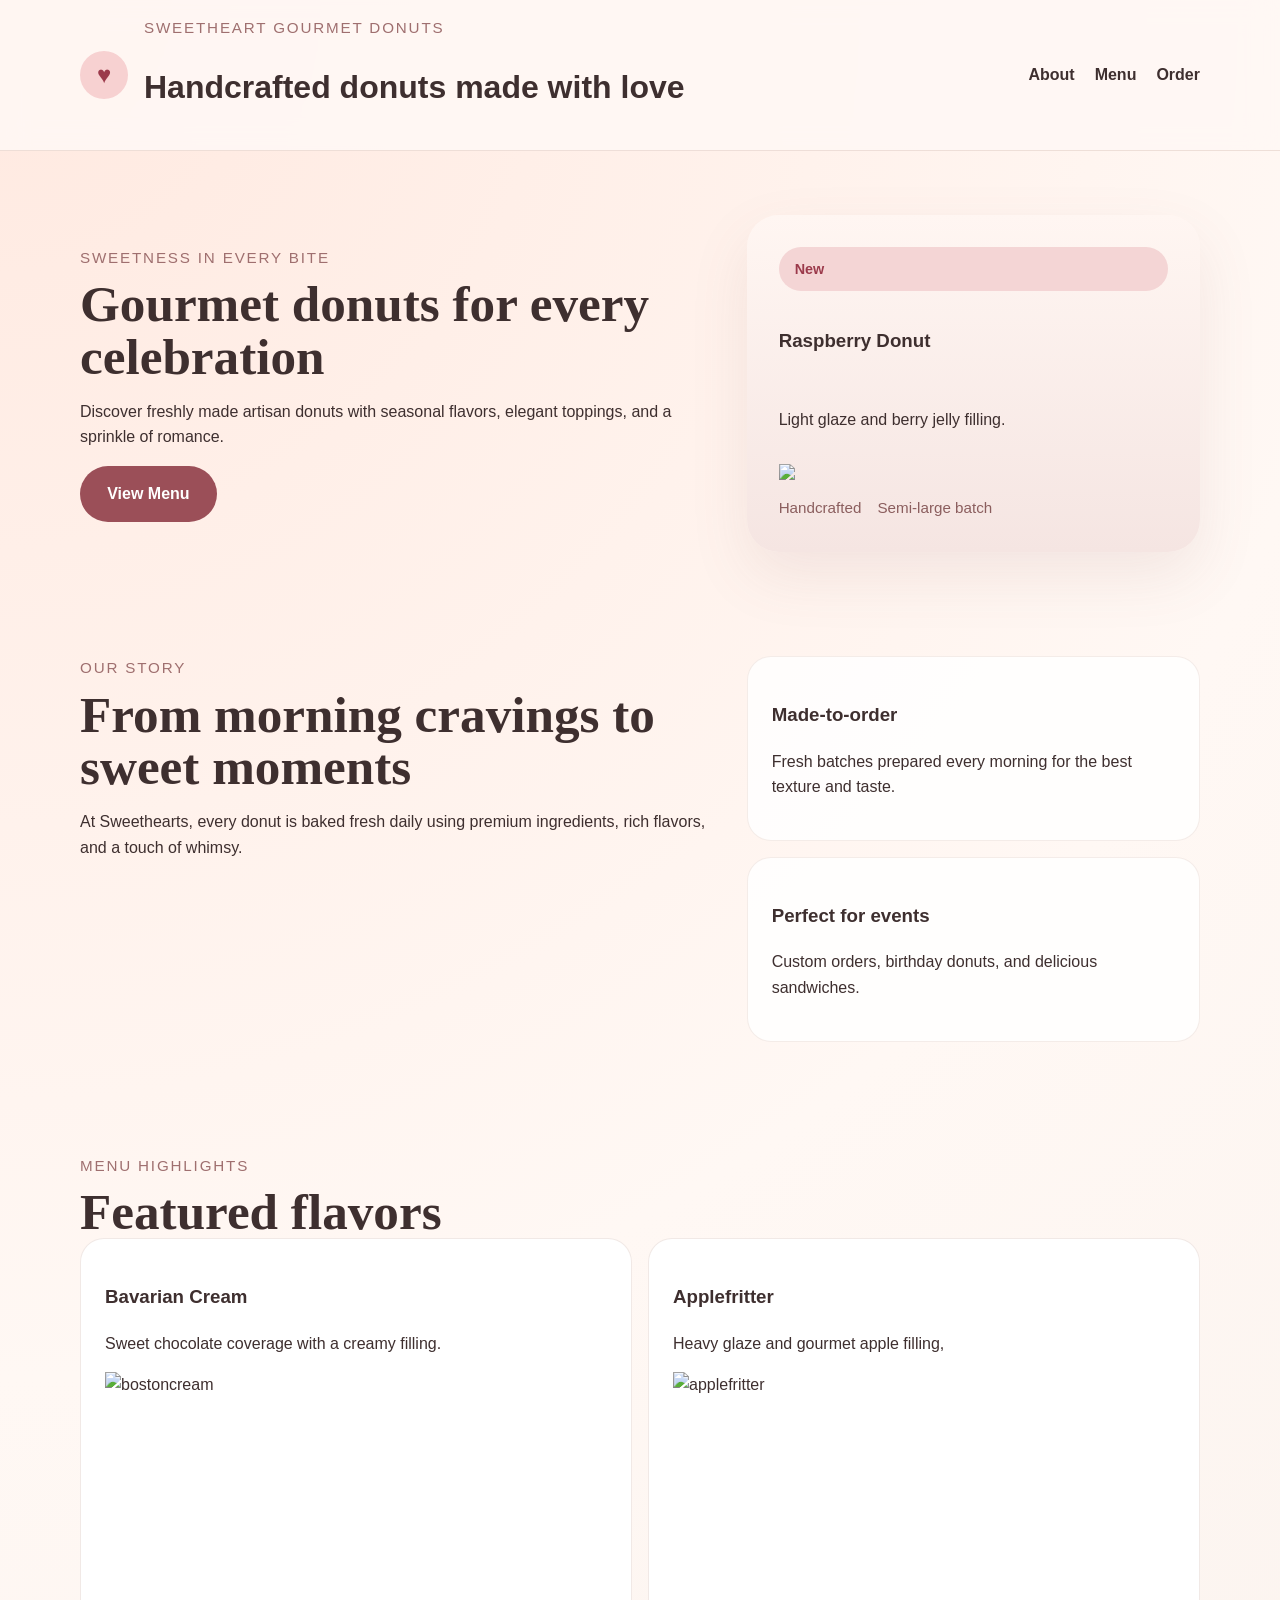
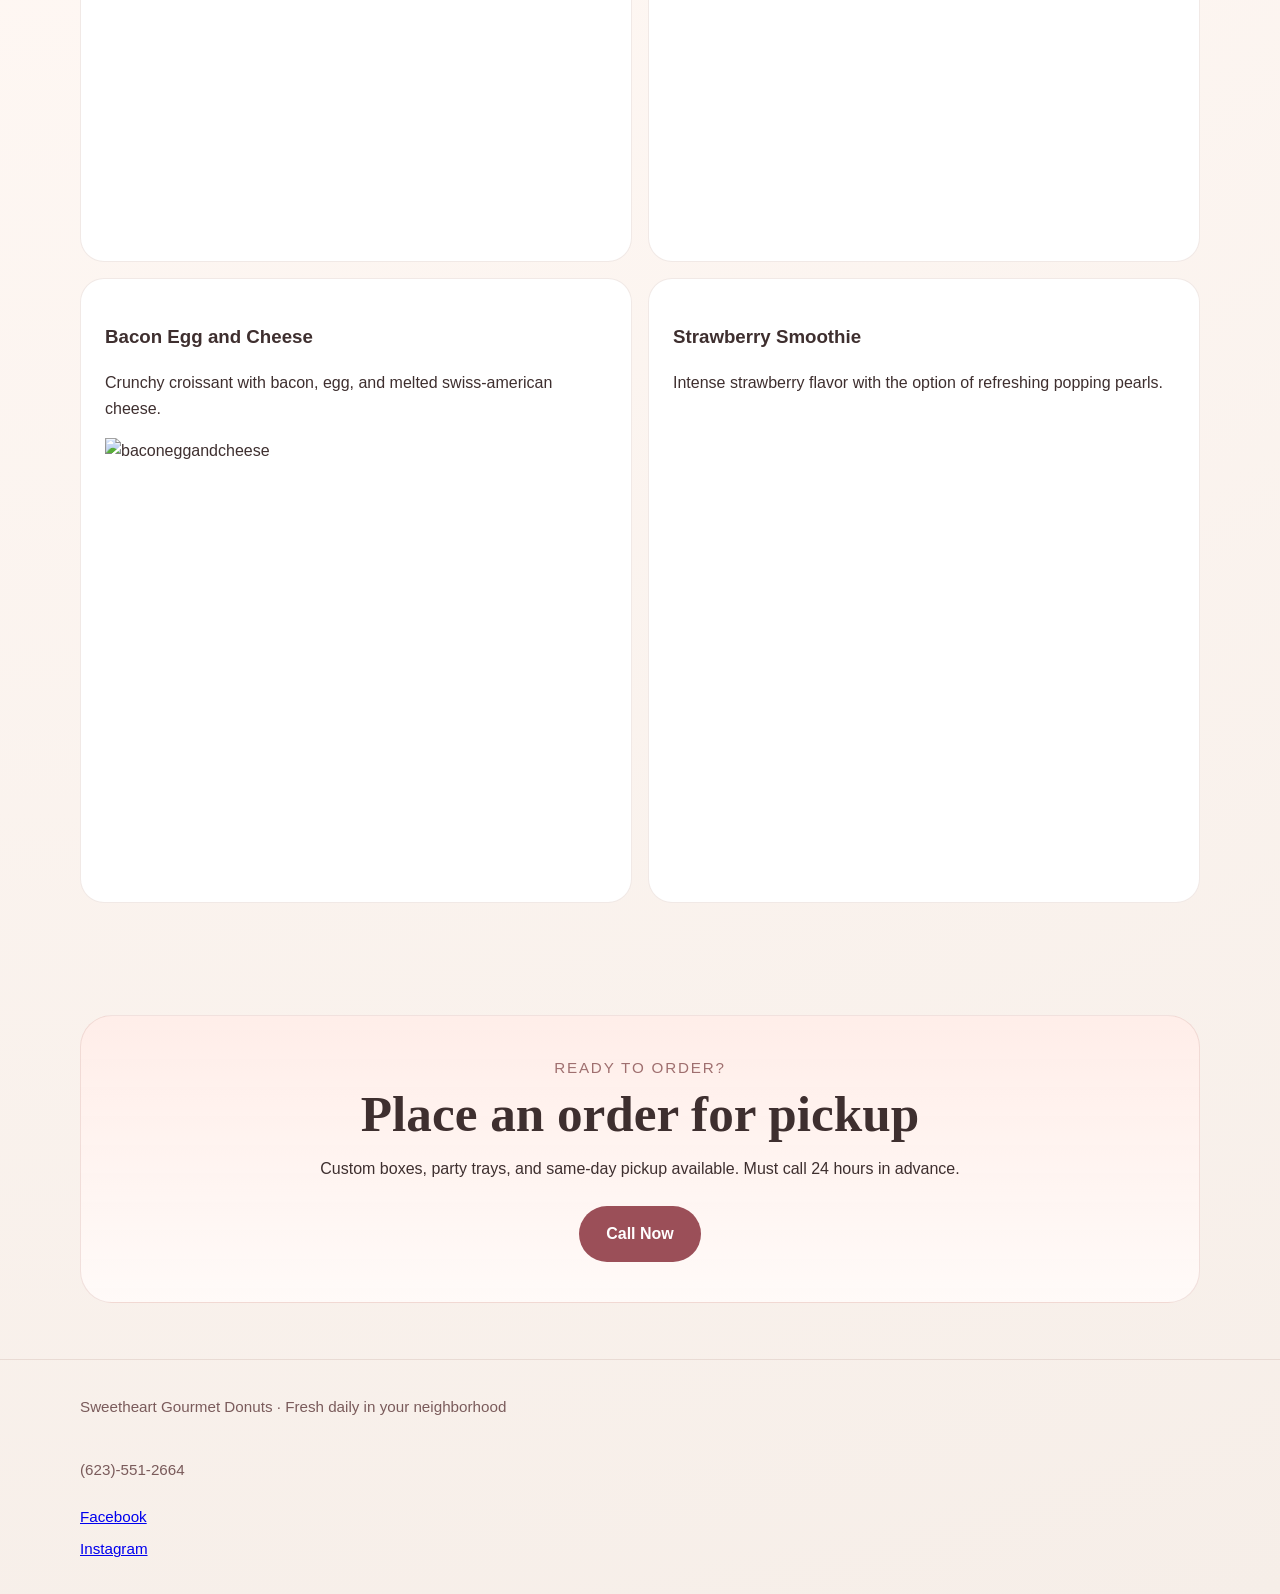
==== index.html @ d8b12874 "Add files via upload" ====
<!DOCTYPE html>
<html lang="en">
<head>
  <!-- Page metadata and links -->
  <meta charset="UTF-8" />
  <meta name="viewport" content="width=device-width, initial-scale=1.0" />
  <title>Sweetheart Gourmet Donuts</title>
  <link rel="stylesheet" href="style.css" />
</head>
<body>
  <!-- Header section: site name and navigation -->
  <header class="site-header">
    <div class="container header-inner">
      <div class="brand">
        <span class="brand-mark">♥</span>
        <div>
          <p class="eyebrow">Sweetheart Gourmet Donuts</p>
          <h1>Handcrafted donuts made with love</h1>
        </div>
      </div>
      <nav class="site-nav">
        <a href="#about">About</a>
        <a href="#menu">Menu</a>
        <a href="#order">Order</a>
      </nav>
    </div>
  </header>

  <!-- Main page content -->
  <main>
    <!-- Hero section with main headline -->
    <section class="hero">
      <div class="container hero-grid">
        <div class="hero-copy">
          <p class="eyebrow">Sweetness in every bite</p>
          <h2>Gourmet donuts for every celebration</h2>
          <p>Discover freshly made artisan donuts with seasonal flavors, elegant toppings, and a sprinkle of romance.</p>
          <a class="button" href="#menu">View Menu</a>
        </div>
        <div class="hero-card">
          <div class="hero-card-inner">
            <span class="tag">New</span>
            <h3>Raspberry Donut</h3>
            <p>Light glaze and berry jelly filling.</p>
            <img src = "https://static.wixstatic.com/media/1a978d_4f03dfe2fd0743dd94bc000723fa5242~mv2.png/v1/fit/w_500,h_500,q_90/file.png">
            <div class="hero-meta">
              <span>Handcrafted</span>
              <span>Semi-large batch</span>
            </div>
          </div>
        </div>
      </div>
    </section>

    <!-- About section describing the shop -->
    <section id="about" class="section-about">
      <div class="container section-grid">
        <div>
          <p class="eyebrow">Our story</p>
          <h2>From morning cravings to sweet moments</h2>
          <p>At Sweethearts, every donut is baked fresh daily using premium ingredients, rich flavors, and a touch of whimsy.</p>
        </div>
        <div class="feature-list">
          <article>
            <h3>Made-to-order</h3>
            <p>Fresh batches prepared every morning for the best texture and taste.</p>
          </article>
          <article>
            <h3>Perfect for events</h3>
            <p>Custom orders, birthday donuts, and delicious sandwiches. </p>
          </article>
        </div>
      </div>
    </section>

    <!-- Menu section with product highlights -->
    <section id="menu" class="section-menu">
      <div class="container">
        <p class="eyebrow">Menu highlights</p>
        <h2>Featured flavors</h2>
        <div class="menu-grid">
          <article class="menu-item">
            <h3>Bavarian Cream</h3>
            <p>Sweet chocolate coverage with a creamy filling.</p>
            <img src="https://img.sanishtech.com/u/94fbbd217070343a906172f87710c3de.png" alt="bostoncream" width="898" height="509" loading="lazy" style="max-width:100%;height:auto;">
          </article>
          <article class="menu-item">
            <h3>Applefritter</h3>
            <p>Heavy glaze and gourmet apple filling,</p>
            <img src="https://img.sanishtech.com/u/b9597548bc5b54b4f31d1f11be5cc637.png" alt="applefritter" width="458" height="465" loading="lazy" style="max-width:100%;height:auto;">
          </article>
          <article class="menu-item">
            <h3>Bacon Egg and Cheese</h3>
            <p>Crunchy croissant with bacon, egg, and melted swiss-american cheese.</p>
            <img src="https://img.sanishtech.com/u/c5342474ea9a0800dd48a6cc4b7745fb.png" alt="baconeggandcheese" width="440" height="440" loading="lazy" style="max-width:100%;height:auto;">
          </article>
          <article class="menu-item">
            <h3>Strawberry Smoothie</h3>
            <p>Intense strawberry flavor with the option of refreshing popping pearls.</p>
          </article>
        </div>
      </div>
    </section>

    <!-- Order section with contact call-to-action -->
    <section id="order" class="section-order">
      <div class="container order-card">
        <p class="eyebrow">Ready to order?</p>
        <h2>Place an order for pickup</h2>
        <p>Custom boxes, party trays, and same-day pickup available. Must call 24 hours in advance.</p>
        <div class="order-actions">
          <a class="button" href="tel:+(623)5512664">Call Now</a>
        </div>
      </div>
    </section>
  </main>

  <!-- Footer with contact info -->
  <footer class="site-footer">
    <div class="container footer-inner">
      <p>Sweetheart Gourmet Donuts · Fresh daily in your neighborhood</p>
      <p>(623)-551-2664</p>
      <a href = "https://www.facebook.com/p/Sweethearts-gourmet-donuts-100034621346892/">Facebook</a>
      <a href = "https://www.instagram.com/sweetheartsdonuts/">Instagram</a>
    </div>
  </footer>
</body>
</html>
---- style.css ----
﻿:root
{
    color-scheme: light;
    font-family: "Montserrat", sans-serif;
    background: #fff8f4;
    color: #3e2f2f;
}

* 
{
    box-sizing: border-box;
}

body
{
    margin: 0;
    line-height: 1.6;
    background: radial-gradient(circle at top left, #ffe9e0 0%, #fff8f4 40%, #f6eee8 100%);
}

img
{
    max-width: 100%;
    display: block;
}

.container
{
    width: min(1120px, calc(100% - 2rem));
    margin: 0 auto;
}

.site-header
{
    position: sticky;
    top: 0;
    z-index: 10;
    backdrop-filter: blur(14px);
    background: rgba(255, 248, 244, 0.9);
    border-bottom: 1px solid rgba(158, 109, 95, 0.18);
}

.header-inner
{
    display: flex;
    align-items: center;
    justify-content: space-between;
    gap: 1rem;
    padding: 1rem 0;
}

.brand
{
    display: flex;
    align-items: center;
    gap: 1rem;
}

.brand-mark
{
    display: inline-flex;
    align-items: center;
    justify-content: center;
    width: 3rem;
    height: 3rem;
    border-radius: 999px;
    background: #f7d1d1;
    color: #9b3a4b;
    font-size: 1.5rem;
}

.eyebrow
{
    margin: 0 0 0.5rem;
    color: #9f6f6f;
    font-size: 0.95rem;
    letter-spacing: 0.12em;
    text-transform: uppercase;
}

.site-nav
{
    display: flex;
    gap: 1.25rem;
    flex-wrap: wrap;
}

.site-nav a
{
    color: #3e2f2f;
    text-decoration: none;
    font-weight: 600;
}

.hero
{
    padding: 4rem 0 3rem;
}

.hero-grid
{
    display: grid;
    grid-template-columns: minmax(0, 1.4fr) minmax(280px, 1fr);
    gap: 2rem;
    align-items: center;
}

.hero-copy h2,
.section-about h2,
.section-menu h2,
.section-order h2
{
    margin: 0;
    font-family: "Playfair Display", serif;
    font-size: clamp(2.5rem, 4vw, 4rem);
    line-height: 1.02;
}

.hero-copy p
{
    max-width: 44rem;
}

.button
{
    display: inline-flex;
    align-items: center;
    justify-content: center;
    padding: 0.95rem 1.7rem;
    border-radius: 999px;
    background: #9b4f58;
    color: white;
    border: none;
    text-decoration: none;
    font-weight: 700;
    transition: transform 0.2s ease, box-shadow 0.2s ease;
}

.button:hover
{
    transform: translateY(-2px);
    box-shadow: 0 16px 30px rgba(155, 79, 88, 0.18);
}

.button-secondary
{
    background: #fff;
    color: #9b4f58;
    border: 1px solid #e7c7c2;
}

.hero-card
{
    border-radius: 2rem;
    background: linear-gradient(180deg, #fff6f2 0%, #f5e5e2 100%);
    padding: 2rem;
    box-shadow: 0 24px 60px rgba(142, 85, 84, 0.1);
}

.hero-card-inner
{
    display: grid;
    gap: 1rem;
}

.hero-card .tag
{
    display: inline-flex;
    padding: 0.65rem 1rem;
    border-radius: 999px;
    background: #f4d5d5;
    color: #9b3a4b;
    font-size: 0.9rem;
    font-weight: 700;
}

.hero-meta
{
    display: flex;
    gap: 1rem;
    flex-wrap: wrap;
    color: #8b5e5e;
    font-size: 0.95rem;
}

.section-about,
.section-menu,
.section-order
{
    padding: 3.5rem 0;
}

.section-grid
{
    display: grid;
    grid-template-columns: 1.4fr 1fr;
    gap: 2rem;
}

.feature-list
{
    display: grid;
    gap: 1rem;
}

.feature-list article
{
    padding: 1.5rem;
    border-radius: 1.5rem;
    background: rgba(255, 255, 255, 0.82);
    border: 1px solid rgba(179, 133, 118, 0.15);
}

.menu-grid
{
    display: grid;
    grid-template-columns: repeat(2, minmax(0, 1fr));
    gap: 1rem;
}

.menu-item
{
    padding: 1.5rem;
    border-radius: 1.5rem;
    background: rgba(255, 255, 255, 0.98);
    border: 1px solid rgba(179, 133, 118, 0.18);
}

.order-card
{
    padding: 2.5rem;
    border-radius: 2rem;
    background: linear-gradient(180deg, rgba(255, 237, 232, 0.96), #fffaf8);
    border: 1px solid rgba(214, 178, 173, 0.35);
    text-align: center;
}

.order-actions
{
    display: flex;
    flex-wrap: wrap;
    justify-content: center;
    gap: 1rem;
    margin-top: 1.5rem;
}

.site-footer
{
    border-top: 1px solid rgba(158, 109, 95, 0.16);
    padding: 1.25rem 0 2rem;
}

.footer-inner
{
    display: flex;
    flex-direction: column;
    gap: 0.5rem;
    color: #7a5b5b;
    font-size: 0.95rem;
}

@media (max-width: 860px)
{
    .hero-grid,
    .section-grid,
    .menu-grid
    {
        grid-template-columns: 1fr;
    }

    .header-inner
    {
        flex-direction: column;
        align-items: flex-start;
    }
}

@media (max-width: 520px)
{
    .hero
    {
        padding-top: 2.5rem;
    }

    .button
    {
        width: 100%;
    }
}
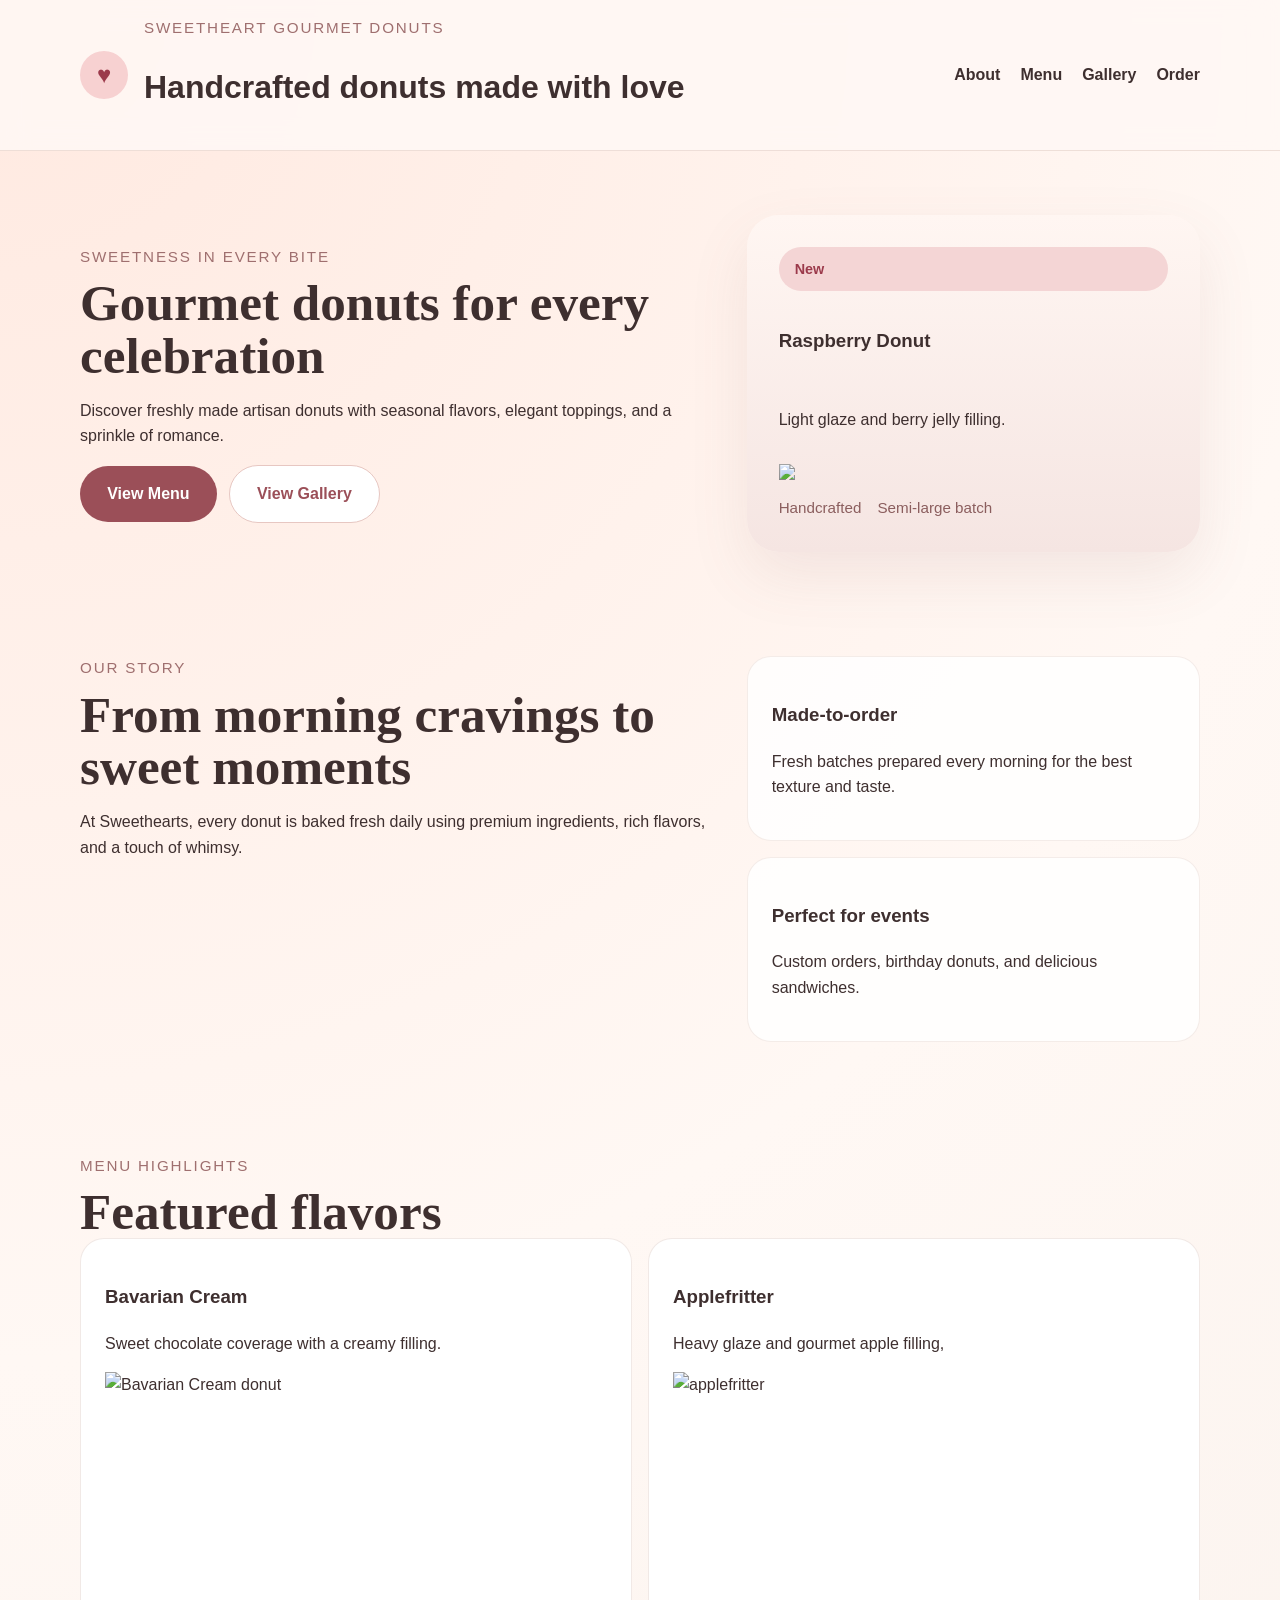
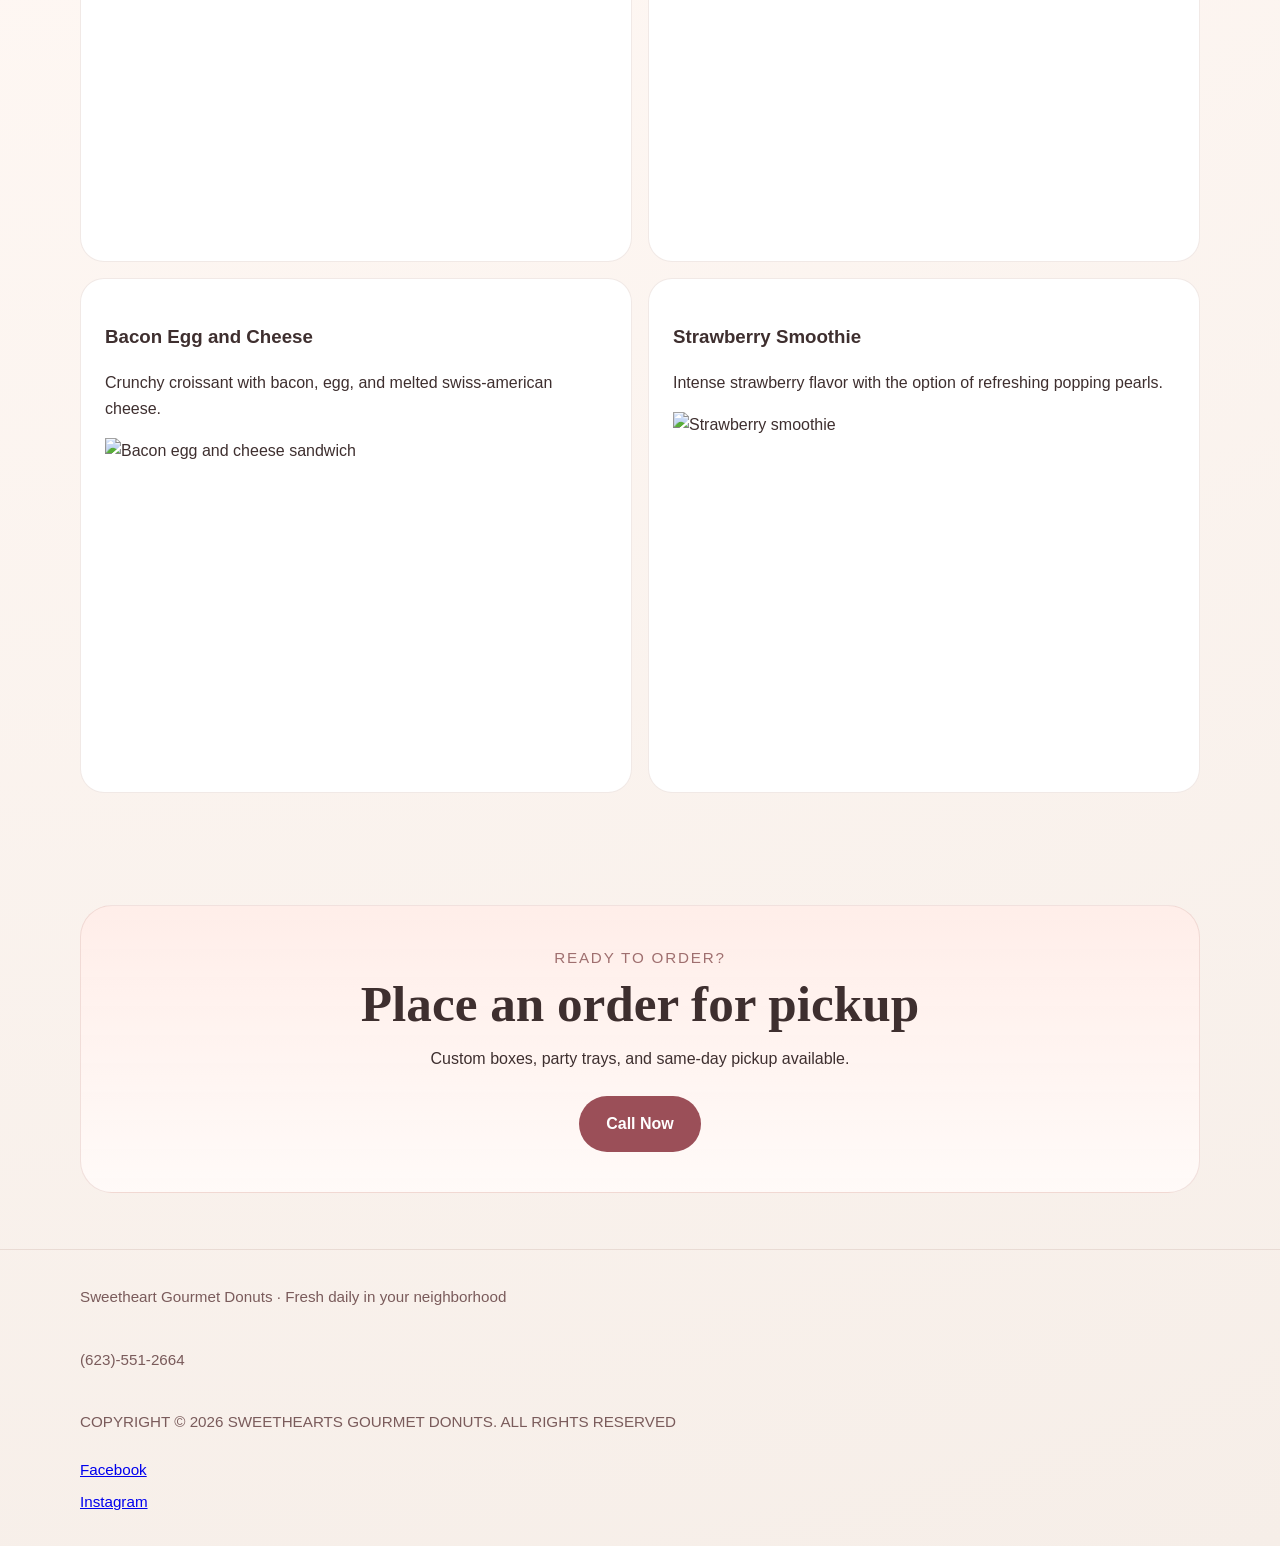
==== commit 9e11b9a3: "Add files via upload" ====
--- a/index.html
+++ b/index.html
@@ -21,6 +21,7 @@
       <nav class="site-nav">
         <a href="#about">About</a>
         <a href="#menu">Menu</a>
+        <a href="gallery.html">Gallery</a>
         <a href="#order">Order</a>
       </nav>
     </div>
@@ -35,7 +36,10 @@
           <p class="eyebrow">Sweetness in every bite</p>
           <h2>Gourmet donuts for every celebration</h2>
           <p>Discover freshly made artisan donuts with seasonal flavors, elegant toppings, and a sprinkle of romance.</p>
-          <a class="button" href="#menu">View Menu</a>
+          <div class="hero-actions">
+            <a class="button" href="#menu">View Menu</a>
+            <a class="button button-secondary" href="gallery.html">View Gallery</a>
+          </div>
         </div>
         <div class="hero-card">
           <div class="hero-card-inner">
@@ -82,21 +86,27 @@
           <article class="menu-item">
             <h3>Bavarian Cream</h3>
             <p>Sweet chocolate coverage with a creamy filling.</p>
-            <img src="https://img.sanishtech.com/u/94fbbd217070343a906172f87710c3de.png" alt="bostoncream" width="898" height="509" loading="lazy" style="max-width:100%;height:auto;">
+            <img
+              src="https://lh3.googleusercontent.com/d/1ClKg7X77tPH5tsl1K3jjzcCZq3f-_rod"
+              alt="Bavarian Cream donut"
+              loading="lazy"
+              style="max-width:100%;height:auto;"
+            />
           </article>
           <article class="menu-item">
             <h3>Applefritter</h3>
             <p>Heavy glaze and gourmet apple filling,</p>
-            <img src="https://img.sanishtech.com/u/b9597548bc5b54b4f31d1f11be5cc637.png" alt="applefritter" width="458" height="465" loading="lazy" style="max-width:100%;height:auto;">
+            <img src="https://lh3.googleusercontent.com/d/1GvCg6lQUumCa33tIbWnp_lr39zqpMyFl" alt="applefritter" width="458" height="465" loading="lazy" style="max-width:100%;height:auto;">
           </article>
           <article class="menu-item">
             <h3>Bacon Egg and Cheese</h3>
             <p>Crunchy croissant with bacon, egg, and melted swiss-american cheese.</p>
-            <img src="https://img.sanishtech.com/u/c5342474ea9a0800dd48a6cc4b7745fb.png" alt="baconeggandcheese" width="440" height="440" loading="lazy" style="max-width:100%;height:auto;">
+            <img src="assets/bacon-egg-cheese.jpg" alt="Bacon egg and cheese sandwich" width="430" height="330" loading="lazy" style="max-width:100%;height:auto;">
           </article>
           <article class="menu-item">
             <h3>Strawberry Smoothie</h3>
             <p>Intense strawberry flavor with the option of refreshing popping pearls.</p>
+            <img src="assets/strawberry-smoothie.jpg" alt="Strawberry smoothie" width="650" height="430" loading="lazy" style="max-width:100%;height:auto;">
           </article>
         </div>
       </div>
@@ -107,9 +117,9 @@
       <div class="container order-card">
         <p class="eyebrow">Ready to order?</p>
         <h2>Place an order for pickup</h2>
-        <p>Custom boxes, party trays, and same-day pickup available. Must call 24 hours in advance.</p>
+        <p>Custom boxes, party trays, and same-day pickup available.</p>
         <div class="order-actions">
-          <a class="button" href="tel:+(623)5512664">Call Now</a>
+          <a class="button" href="tel:+16235512664">Call Now</a>
         </div>
       </div>
     </section>
@@ -120,9 +130,10 @@
     <div class="container footer-inner">
       <p>Sweetheart Gourmet Donuts · Fresh daily in your neighborhood</p>
       <p>(623)-551-2664</p>
+      <P>COPYRIGHT © 2026 SWEETHEARTS GOURMET DONUTS. ALL RIGHTS RESERVED</P>
       <a href = "https://www.facebook.com/p/Sweethearts-gourmet-donuts-100034621346892/">Facebook</a>
       <a href = "https://www.instagram.com/sweetheartsdonuts/">Instagram</a>
     </div>
   </footer>
 </body>
-</html>+</html>
--- a/style.css
+++ b/style.css
@@ -119,6 +119,14 @@
 .hero-copy p
 {
     max-width: 44rem;
+}
+
+.hero-actions
+{
+    display: flex;
+    gap: 0.75rem;
+    flex-wrap: wrap;
+    align-items: center;
 }
 
 .button
@@ -286,4 +294,25 @@
     {
         width: 100%;
     }
-}
+}
+
+.section-gallery {
+  padding: 72px 0;
+  background: #fff7fb;
+  min-height: 100vh;
+}
+
+.gallery-grid {
+  display: grid;
+  grid-template-columns: repeat(auto-fit, minmax(180px, 1fr));
+  gap: 18px;
+  margin-top: 24px;
+}
+
+.gallery-grid img {
+  width: 100%;
+  aspect-ratio: 1 / 1;
+  object-fit: cover;
+  border-radius: 8px;
+  box-shadow: 0 10px 24px rgba(91, 46, 67, 0.12);
+}
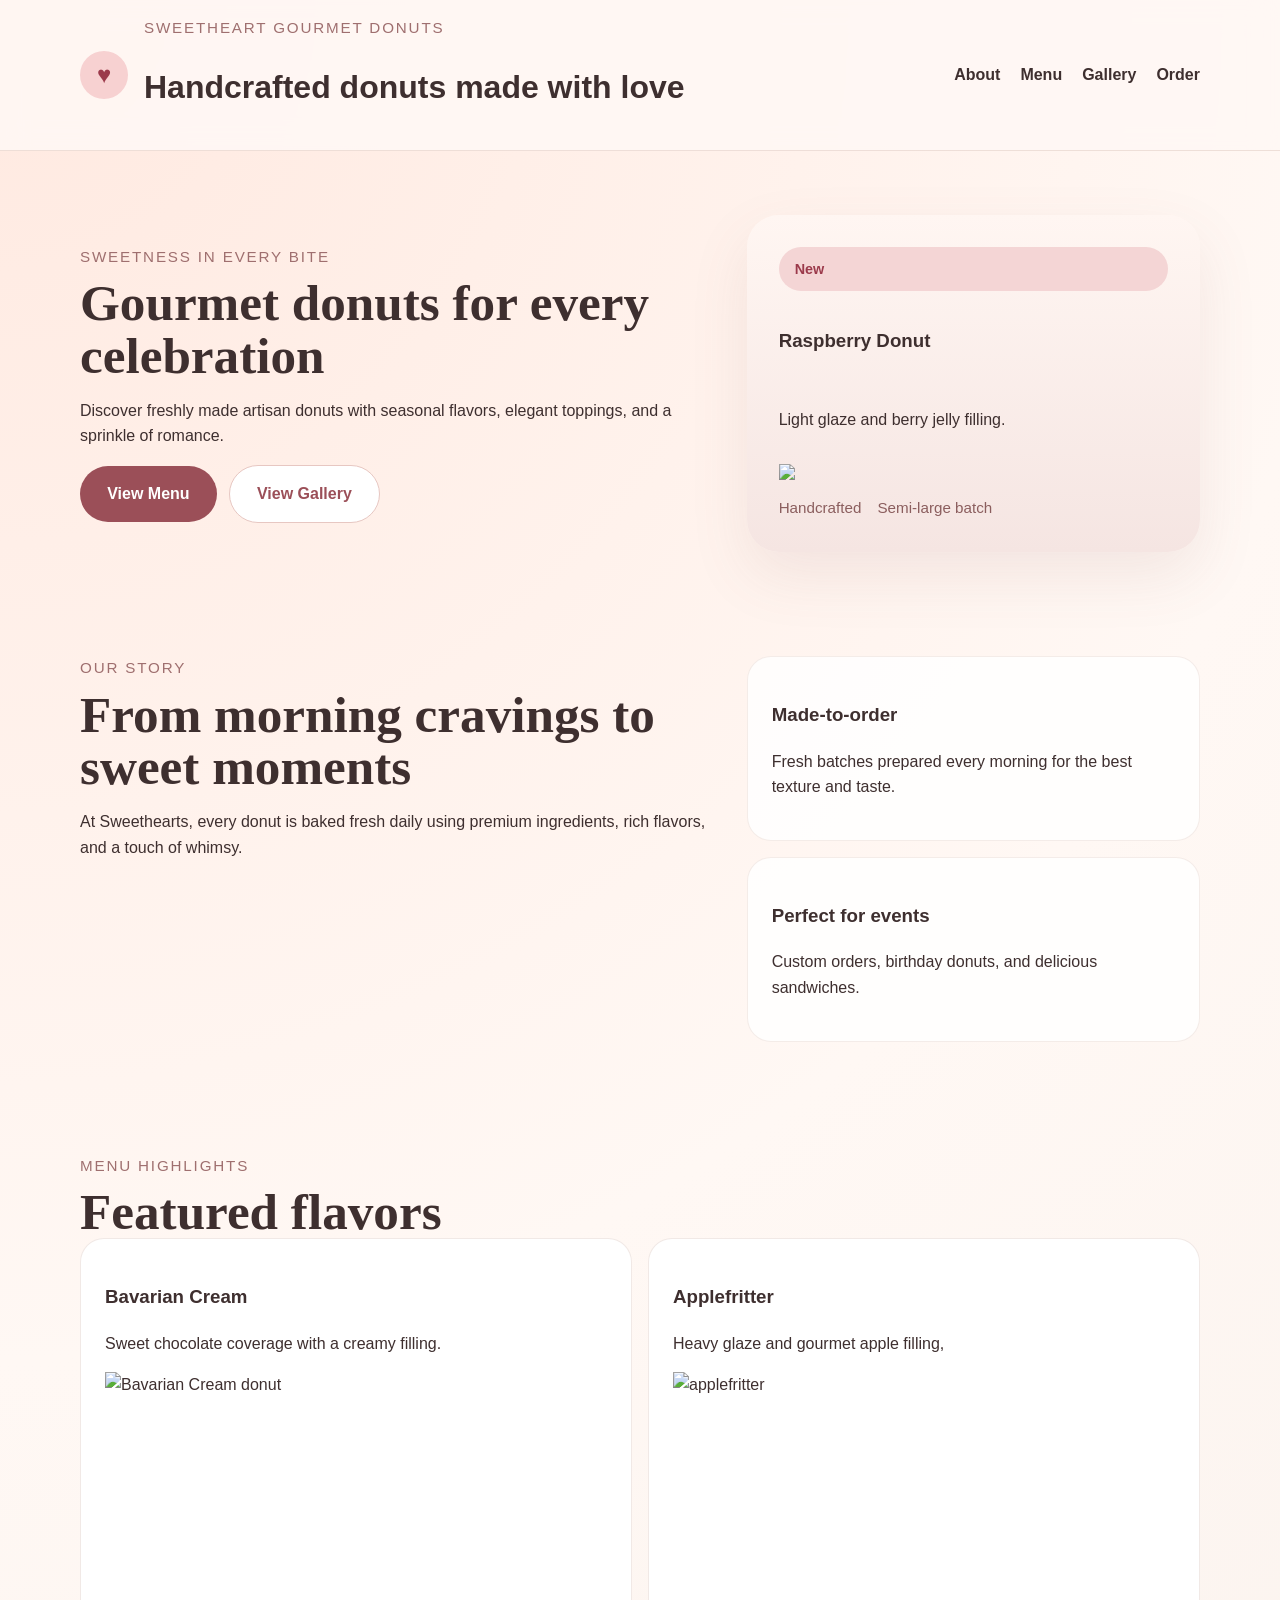
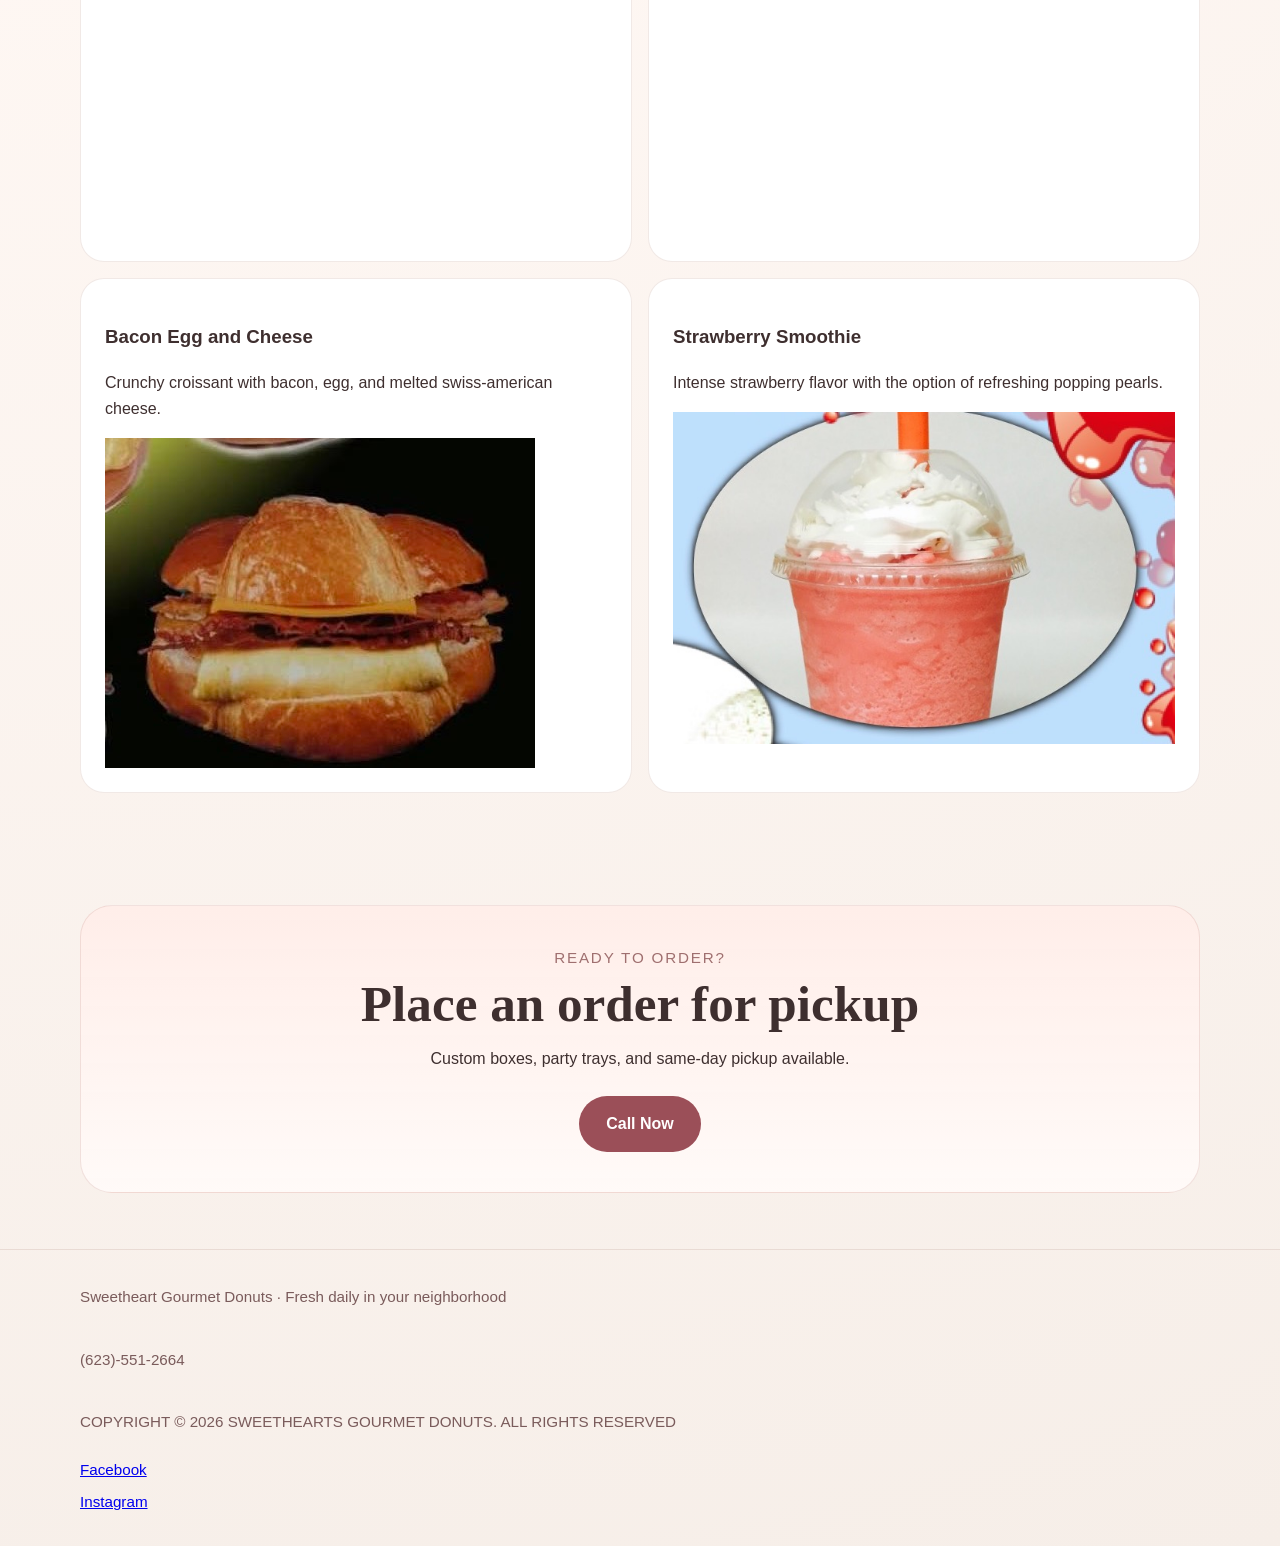
==== commit f83c1104: "Add files via upload" ====
--- a/index.html
+++ b/index.html
@@ -5,7 +5,7 @@
   <meta charset="UTF-8" />
   <meta name="viewport" content="width=device-width, initial-scale=1.0" />
   <title>Sweetheart Gourmet Donuts</title>
-  <link rel="stylesheet" href="style.css" />
+  <link rel="stylesheet" href="./style.css" />
 </head>
 <body>
   <!-- Header section: site name and navigation -->
@@ -21,7 +21,7 @@
       <nav class="site-nav">
         <a href="#about">About</a>
         <a href="#menu">Menu</a>
-        <a href="gallery.html">Gallery</a>
+        <a href="./gallery.html">Gallery</a>
         <a href="#order">Order</a>
       </nav>
     </div>
@@ -38,7 +38,7 @@
           <p>Discover freshly made artisan donuts with seasonal flavors, elegant toppings, and a sprinkle of romance.</p>
           <div class="hero-actions">
             <a class="button" href="#menu">View Menu</a>
-            <a class="button button-secondary" href="gallery.html">View Gallery</a>
+            <a class="button button-secondary" href="./gallery.html">View Gallery</a>
           </div>
         </div>
         <div class="hero-card">
@@ -101,12 +101,12 @@
           <article class="menu-item">
             <h3>Bacon Egg and Cheese</h3>
             <p>Crunchy croissant with bacon, egg, and melted swiss-american cheese.</p>
-            <img src="assets/bacon-egg-cheese.jpg" alt="Bacon egg and cheese sandwich" width="430" height="330" loading="lazy" style="max-width:100%;height:auto;">
+            <img src="./bacon-egg-cheese.jpg" alt="Bacon egg and cheese sandwich" width="430" height="330" loading="lazy" style="max-width:100%;height:auto;">
           </article>
           <article class="menu-item">
             <h3>Strawberry Smoothie</h3>
             <p>Intense strawberry flavor with the option of refreshing popping pearls.</p>
-            <img src="assets/strawberry-smoothie.jpg" alt="Strawberry smoothie" width="650" height="430" loading="lazy" style="max-width:100%;height:auto;">
+            <img src="./strawberry-smoothie.jpg" alt="Strawberry smoothie" width="650" height="430" loading="lazy" style="max-width:100%;height:auto;">
           </article>
         </div>
       </div>
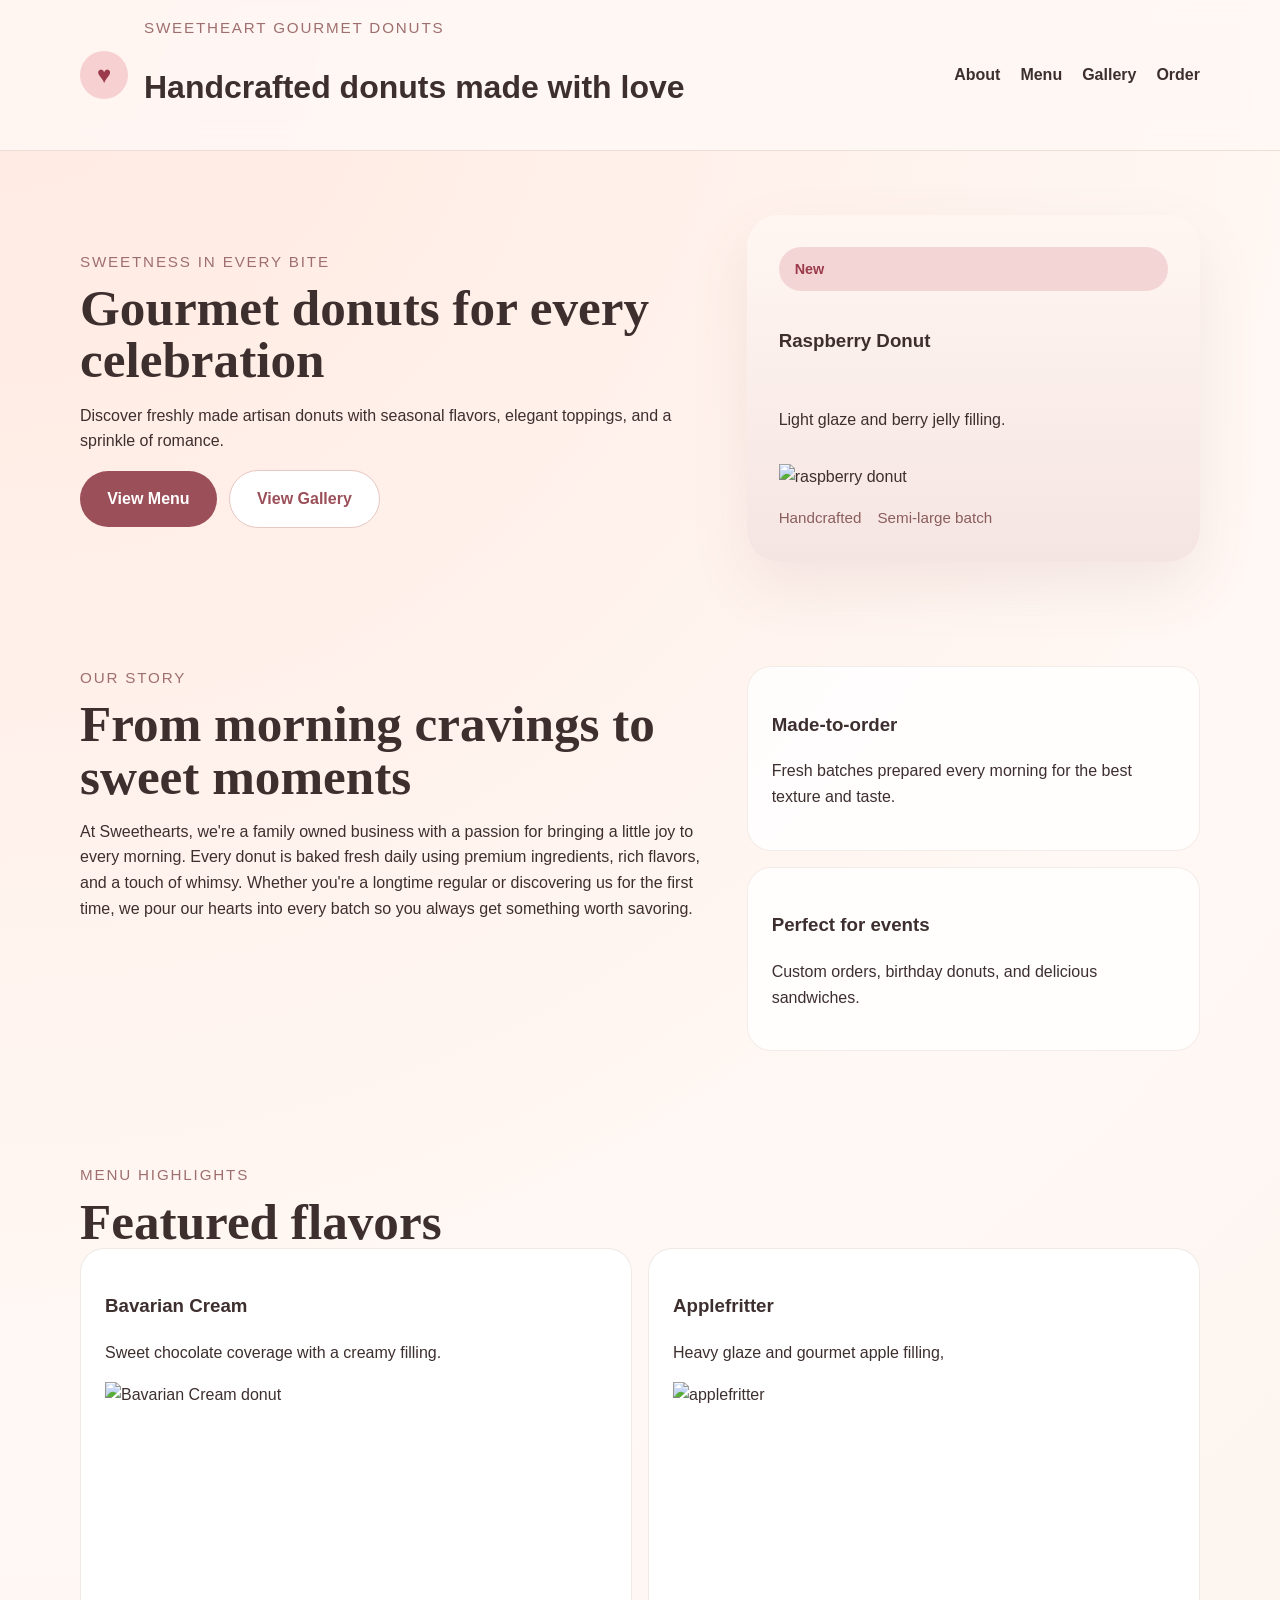
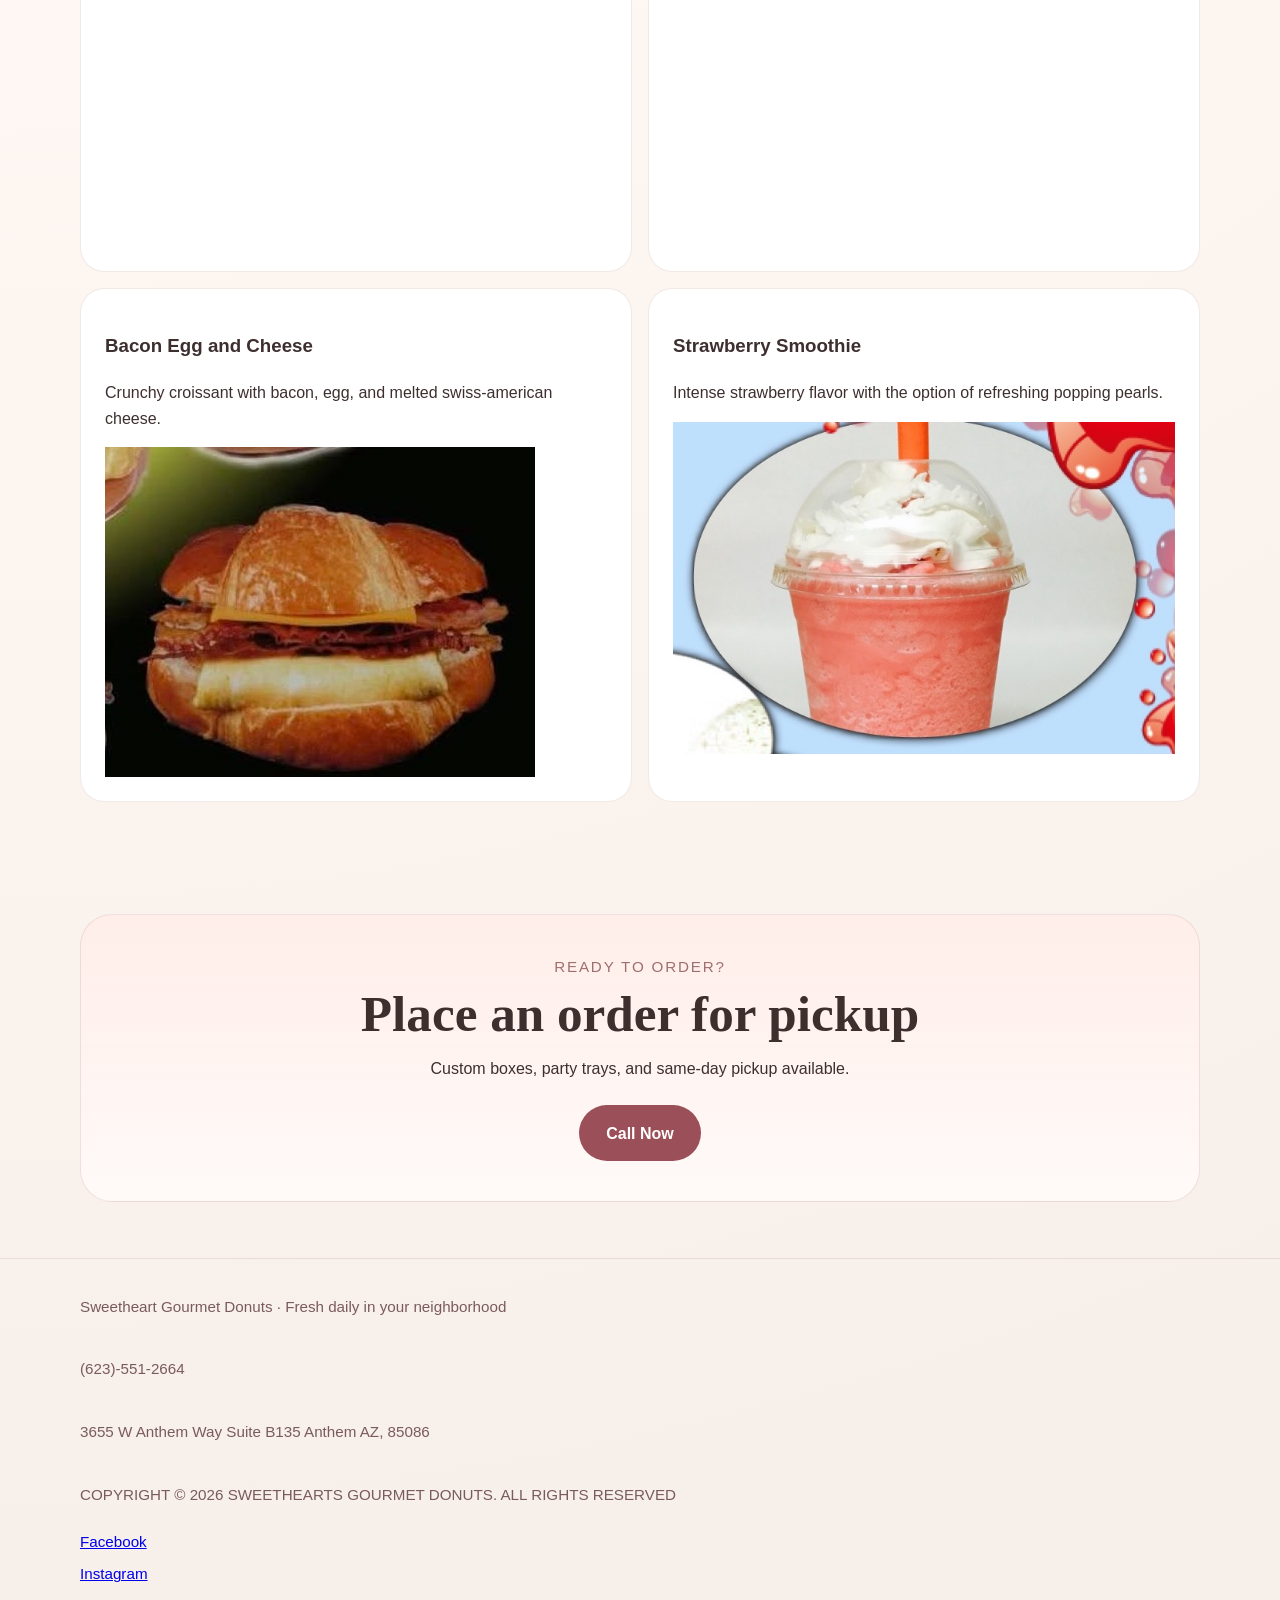
==== commit d1033631: "Add files via upload" ====
--- a/index.html
+++ b/index.html
@@ -5,7 +5,7 @@
   <meta charset="UTF-8" />
   <meta name="viewport" content="width=device-width, initial-scale=1.0" />
   <title>Sweetheart Gourmet Donuts</title>
-  <link rel="stylesheet" href="./style.css" />
+  <link rel="stylesheet" href="./style.css" />
 </head>
 <body>
   <!-- Header section: site name and navigation -->
@@ -21,7 +21,7 @@
       <nav class="site-nav">
         <a href="#about">About</a>
         <a href="#menu">Menu</a>
-        <a href="./gallery.html">Gallery</a>
+        <a href="./gallery.html">Gallery</a>
         <a href="#order">Order</a>
       </nav>
     </div>
@@ -38,7 +38,7 @@
           <p>Discover freshly made artisan donuts with seasonal flavors, elegant toppings, and a sprinkle of romance.</p>
           <div class="hero-actions">
             <a class="button" href="#menu">View Menu</a>
-            <a class="button button-secondary" href="./gallery.html">View Gallery</a>
+            <a class="button button-secondary" href="./gallery.html">View Gallery</a>
           </div>
         </div>
         <div class="hero-card">
@@ -46,7 +46,7 @@
             <span class="tag">New</span>
             <h3>Raspberry Donut</h3>
             <p>Light glaze and berry jelly filling.</p>
-            <img src = "https://static.wixstatic.com/media/1a978d_4f03dfe2fd0743dd94bc000723fa5242~mv2.png/v1/fit/w_500,h_500,q_90/file.png">
+            <img src="https://static.wixstatic.com/media/1a978d_4f03dfe2fd0743dd94bc000723fa5242~mv2.png/v1/fit/w_500,h_500,q_90/file.png" alt="raspberry donut" loading="lazy" style="max-width:100%;height:auto;">
             <div class="hero-meta">
               <span>Handcrafted</span>
               <span>Semi-large batch</span>
@@ -62,7 +62,7 @@
         <div>
           <p class="eyebrow">Our story</p>
           <h2>From morning cravings to sweet moments</h2>
-          <p>At Sweethearts, every donut is baked fresh daily using premium ingredients, rich flavors, and a touch of whimsy.</p>
+          <p> At Sweethearts, we're a family owned business with a passion for bringing a little joy to every morning. Every donut is baked fresh daily using premium ingredients, rich flavors, and a touch of whimsy. Whether you're a longtime regular or discovering us for the first time, we pour our hearts into every batch so you always get something worth savoring.</p>
         </div>
         <div class="feature-list">
           <article>
@@ -101,12 +101,12 @@
           <article class="menu-item">
             <h3>Bacon Egg and Cheese</h3>
             <p>Crunchy croissant with bacon, egg, and melted swiss-american cheese.</p>
-            <img src="./bacon-egg-cheese.jpg" alt="Bacon egg and cheese sandwich" width="430" height="330" loading="lazy" style="max-width:100%;height:auto;">
+            <img src="./bacon-egg-cheese.jpg" alt="Bacon egg and cheese sandwich" width="430" height="330" loading="lazy" style="max-width:100%;height:auto;">
           </article>
           <article class="menu-item">
             <h3>Strawberry Smoothie</h3>
             <p>Intense strawberry flavor with the option of refreshing popping pearls.</p>
-            <img src="./strawberry-smoothie.jpg" alt="Strawberry smoothie" width="650" height="430" loading="lazy" style="max-width:100%;height:auto;">
+            <img src="./strawberry-smoothie.jpg" alt="Strawberry smoothie" width="650" height="430" loading="lazy" style="max-width:100%;height:auto;">
           </article>
         </div>
       </div>
@@ -130,6 +130,7 @@
     <div class="container footer-inner">
       <p>Sweetheart Gourmet Donuts · Fresh daily in your neighborhood</p>
       <p>(623)-551-2664</p>
+      <p>3655 W Anthem Way Suite B135 Anthem AZ, 85086</p>
       <P>COPYRIGHT © 2026 SWEETHEARTS GOURMET DONUTS. ALL RIGHTS RESERVED</P>
       <a href = "https://www.facebook.com/p/Sweethearts-gourmet-donuts-100034621346892/">Facebook</a>
       <a href = "https://www.instagram.com/sweetheartsdonuts/">Instagram</a>
--- a/style.css
+++ b/style.css
@@ -312,7 +312,9 @@
 .gallery-grid img {
   width: 100%;
   aspect-ratio: 1 / 1;
-  object-fit: cover;
+  object-fit: contain;
+  padding: 8px;
+  background: #fff;
   border-radius: 8px;
   box-shadow: 0 10px 24px rgba(91, 46, 67, 0.12);
 }
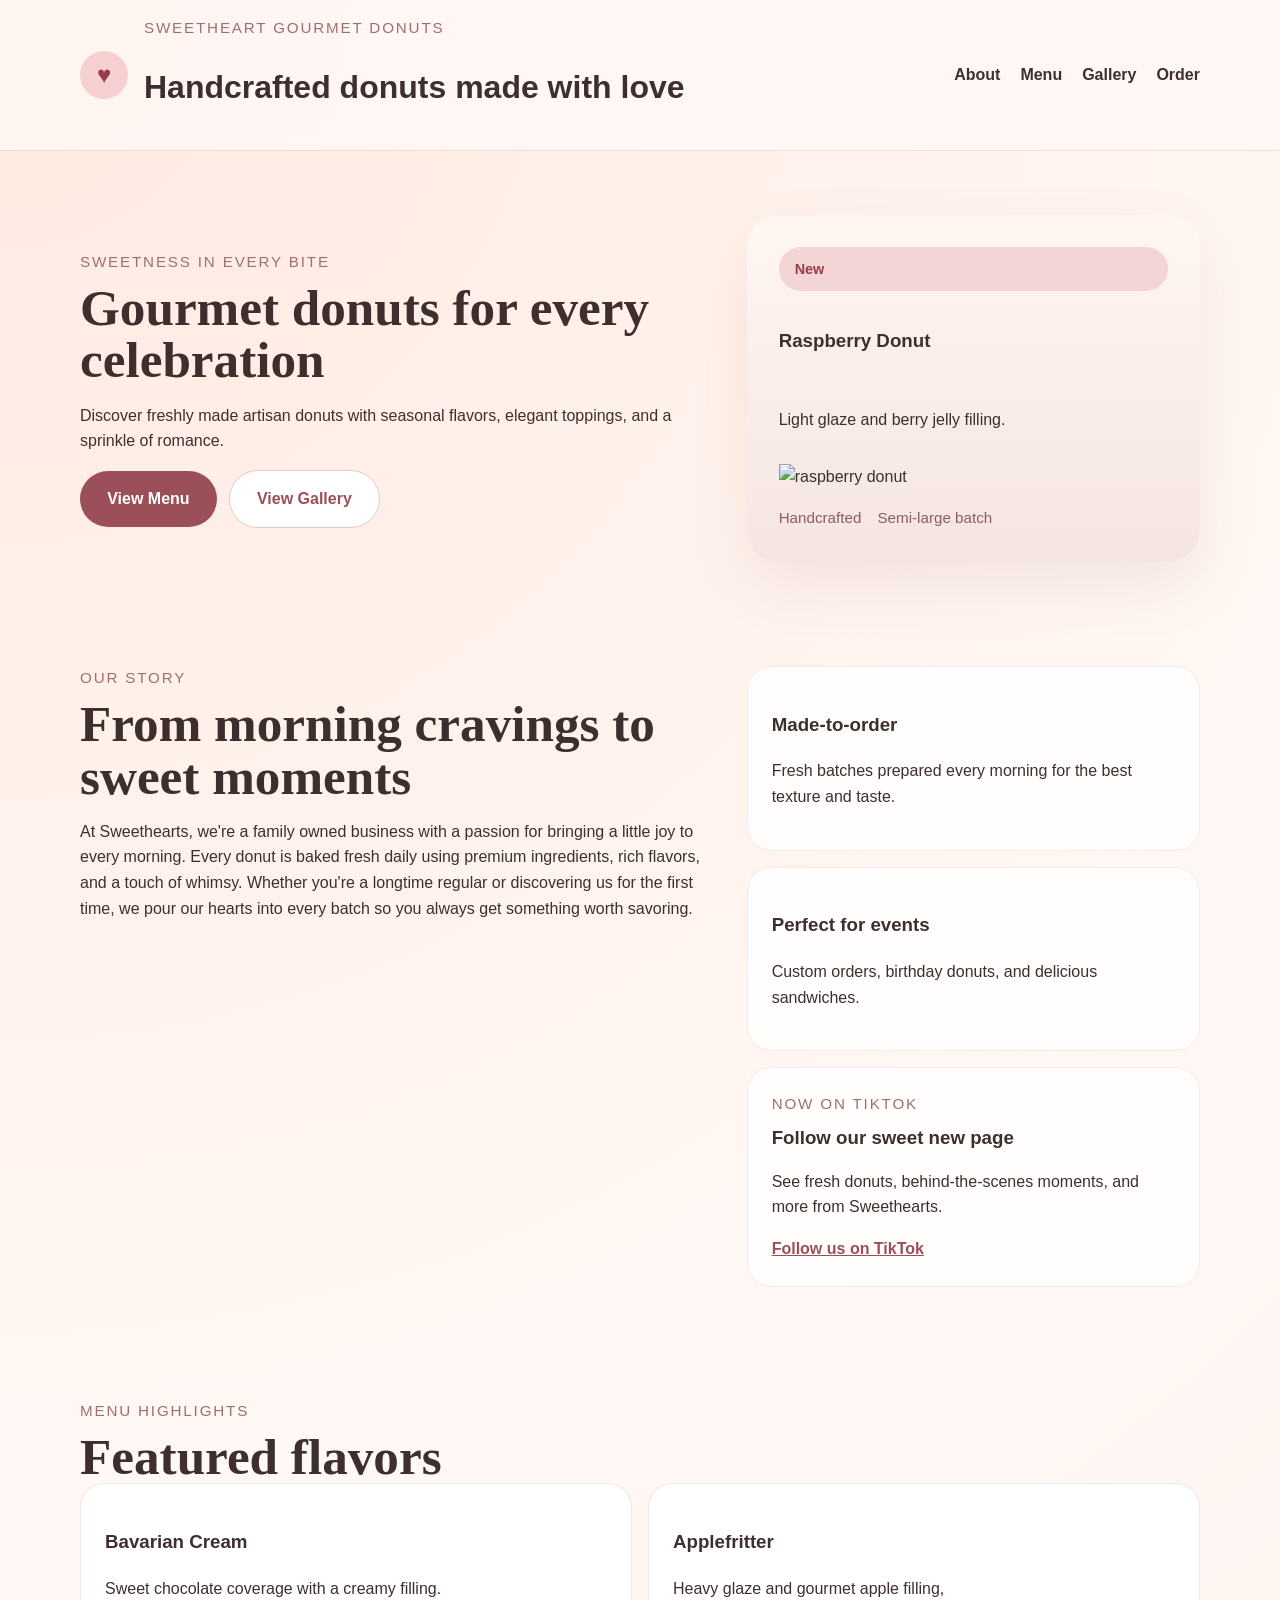
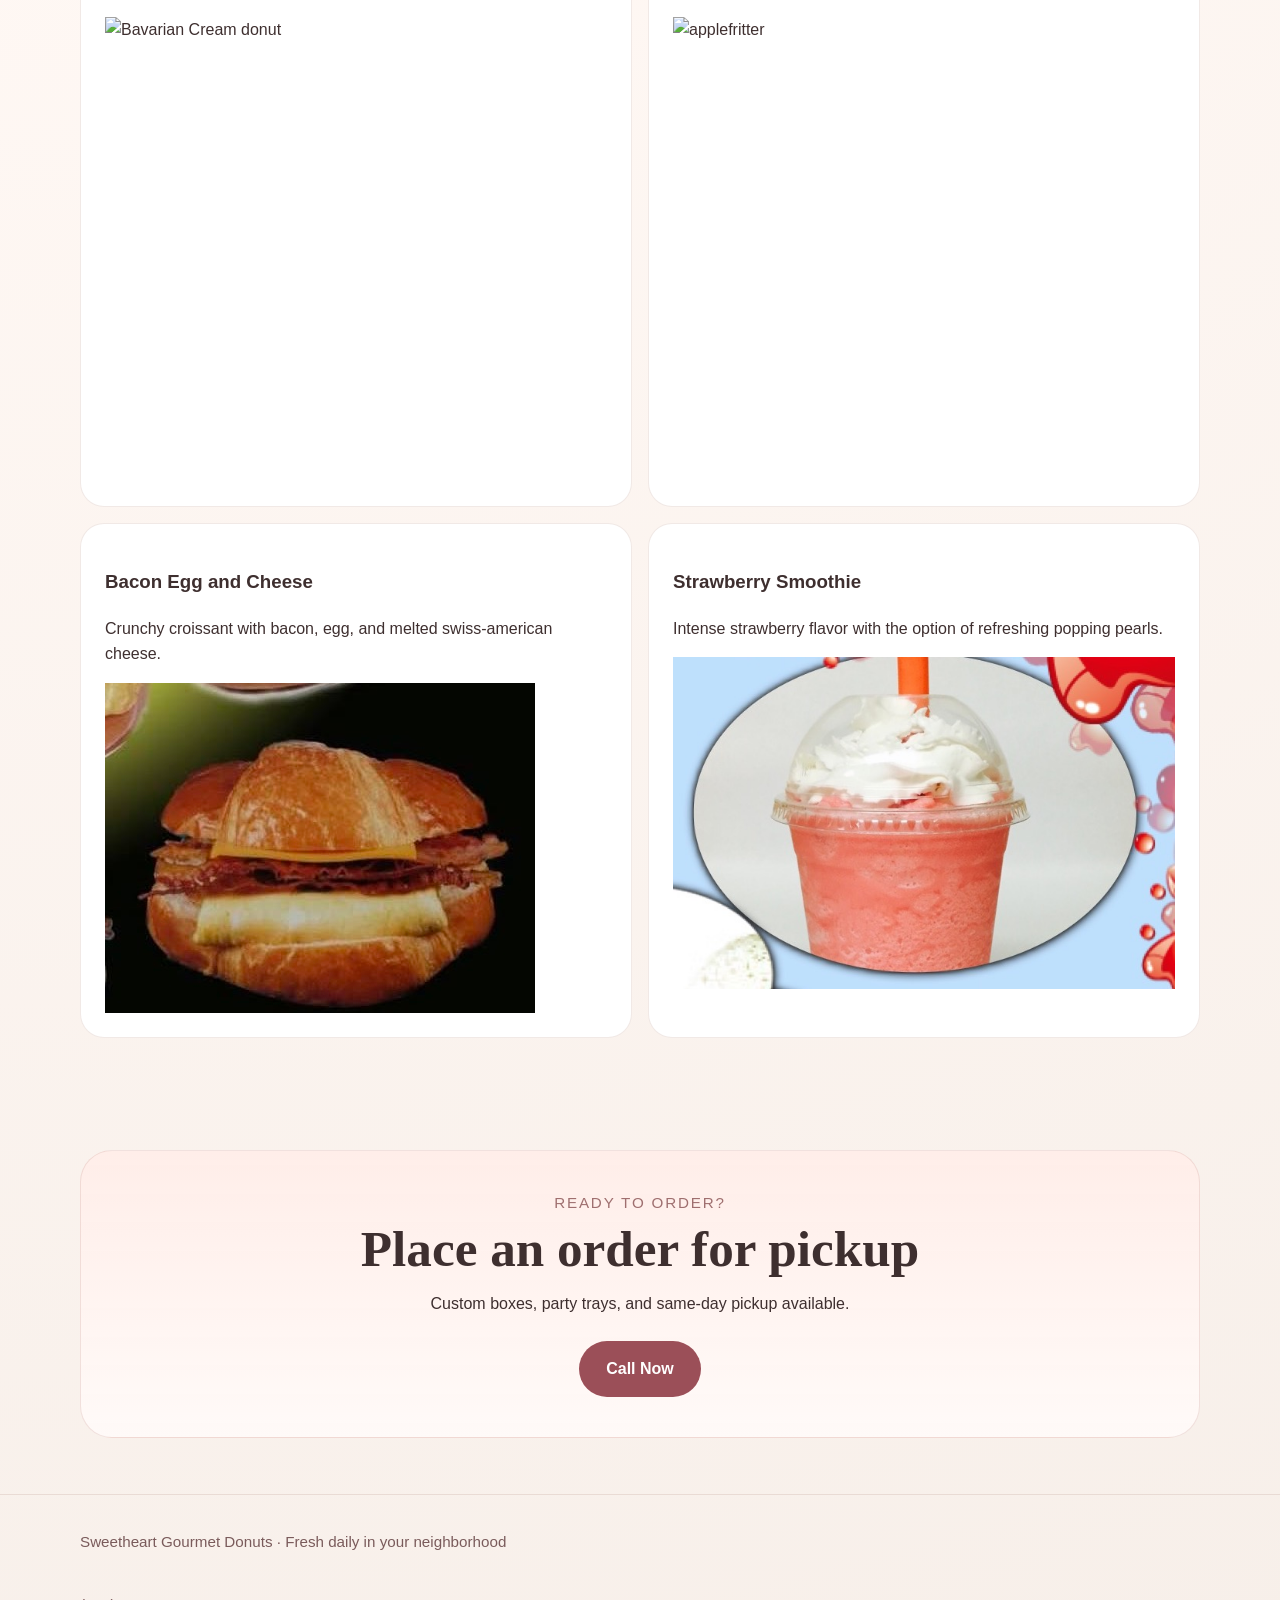
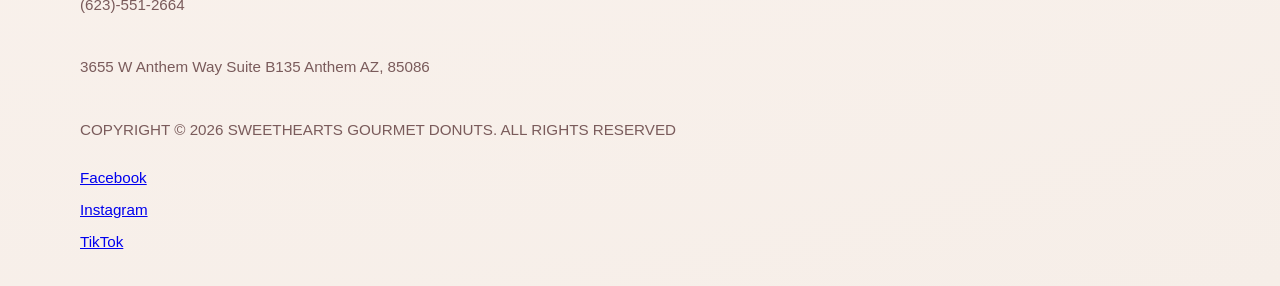
==== commit aaeff3c4: "Social QOL -Added TikTok redirect -Added subsection advertising TikTok -fixed tab opening" ====
--- a/index.html
+++ b/index.html
@@ -73,6 +73,12 @@
             <h3>Perfect for events</h3>
             <p>Custom orders, birthday donuts, and delicious sandwiches. </p>
           </article>
+          <article class="tiktok-promo">
+            <p class="eyebrow">Now on TikTok</p>
+            <h3>Follow our sweet new page</h3>
+            <p>See fresh donuts, behind-the-scenes moments, and more from Sweethearts.</p>
+            <a href="https://www.tiktok.com/@sweetheart.donuts" target="_blank" rel="noopener noreferrer">Follow us on TikTok</a>
+          </article>
         </div>
       </div>
     </section>
@@ -132,8 +138,9 @@
       <p>(623)-551-2664</p>
       <p>3655 W Anthem Way Suite B135 Anthem AZ, 85086</p>
       <P>COPYRIGHT © 2026 SWEETHEARTS GOURMET DONUTS. ALL RIGHTS RESERVED</P>
-      <a href = "https://www.facebook.com/p/Sweethearts-gourmet-donuts-100034621346892/">Facebook</a>
-      <a href = "https://www.instagram.com/sweetheartsdonuts/">Instagram</a>
+      <a href = "https://www.facebook.com/p/Sweethearts-gourmet-donuts-100034621346892/" target="_blank" rel="noopener noreferrer">Facebook</a>
+      <a href = "https://www.instagram.com/sweetheartsdonuts/" target="_blank" rel="noopener noreferrer">Instagram</a>
+      <a href = "https://www.tiktok.com/@sweetheart.donuts" target="_blank" rel="noopener noreferrer">TikTok</a>
     </div>
   </footer>
 </body>
--- a/style.css
+++ b/style.css
@@ -219,6 +219,27 @@
     border: 1px solid rgba(179, 133, 118, 0.15);
 }
 
+.tiktok-promo
+{
+    background: #fff6f2;
+}
+
+.tiktok-promo .eyebrow
+{
+    margin: 0 0 0.4rem;
+}
+
+.tiktok-promo h3
+{
+    margin: 0;
+}
+
+.tiktok-promo a
+{
+    color: #9b4f58;
+    font-weight: 700;
+}
+
 .menu-grid
 {
     display: grid;
